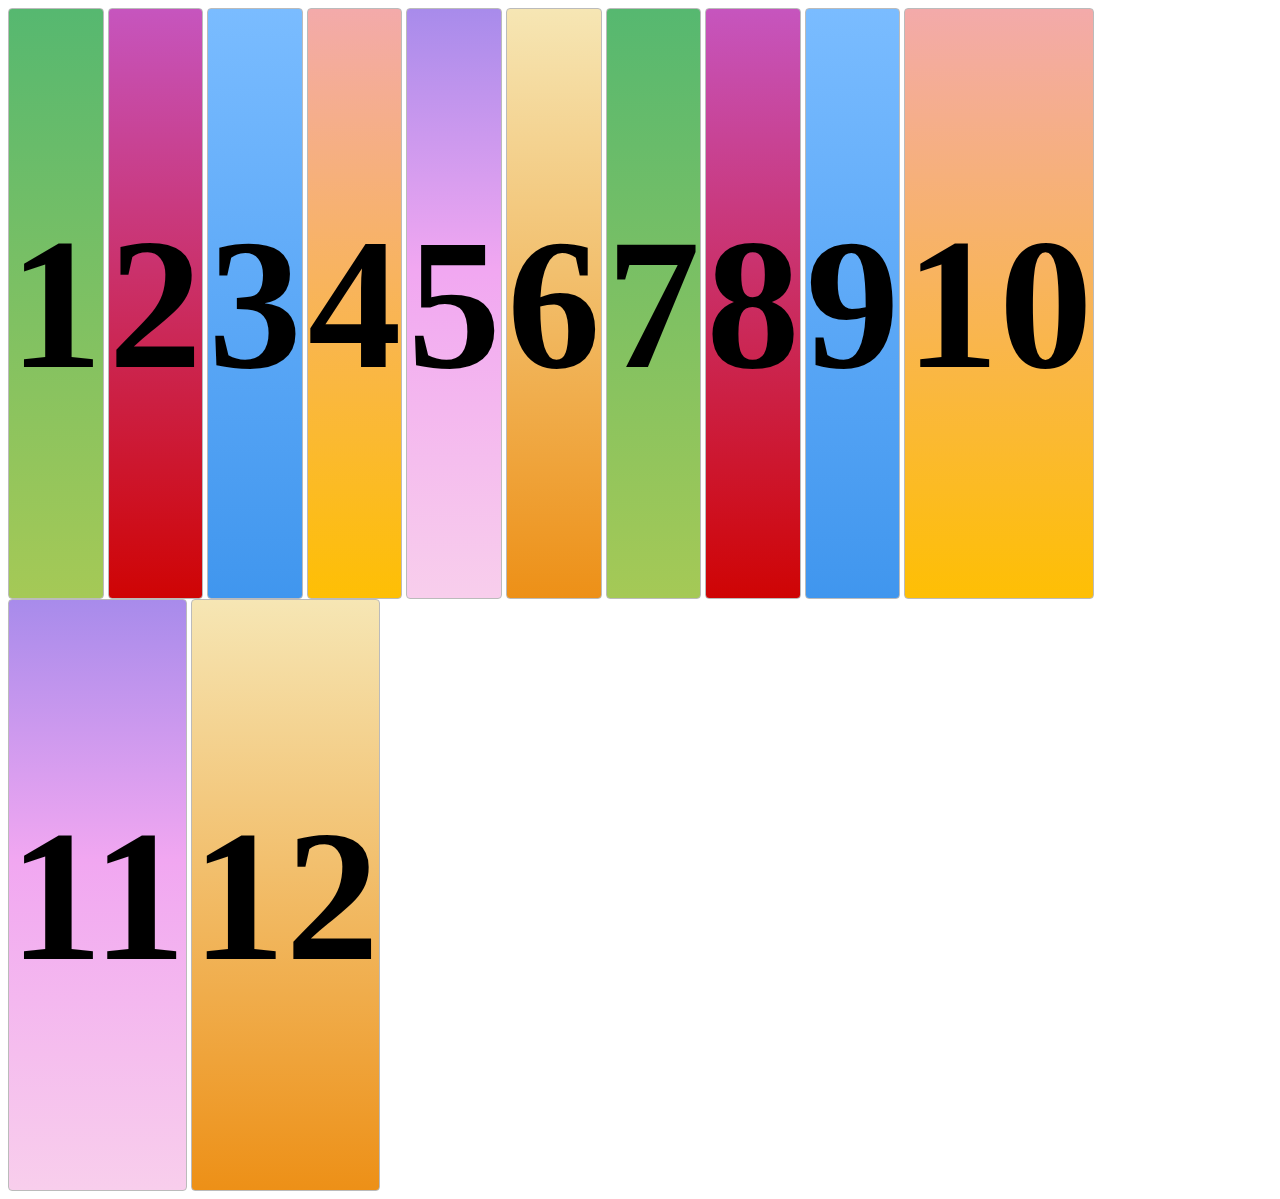
==== grid_1/index.html @ 1bacdb1e "starter files" ====
<!DOCTYPE html>
<html>
<head>
  <title>Grid Master</title>
  <link rel="stylesheet" type="text/css" href="./style.css">
</head>
<body>
  <div class="zone green"><h3>1</h3></div>
  <div class="zone red"><h3>2</h3></div>
  <div class="zone blue"><h3>3</h3></div>
  <div class="zone yellow"><h3>4</h3></div>
  <div class="zone purple"><h3>5</h3></div>
  <div class="zone brown"><h3>6</h3></div>
  <div class="zone green"><h3>7</h3></div>
  <div class="zone red"><h3>8</h3></div>
  <div class="zone blue"><h3>9</h3></div>
  <div class="zone yellow"><h3>10</h3></div>
  <div class="zone purple"><h3>11</h3></div>
  <div class="zone brown"><h3>12</h3></div>
</body>
</html>
---- grid_1/style.css ----
.zone {
    cursor:pointer;
    display:inline-block;
    text-align: center;
    font-size:10em;
    border-radius:4px;
    border:1px solid #bbb;
    transition: all 0.3s linear;
}

.zone:hover {
    -webkit-box-shadow:rgba(0,0,0,0.8) 0px 5px 15px, inset rgba(0,0,0,0.15) 0px -10px 20px;
    -moz-box-shadow:rgba(0,0,0,0.8) 0px 5px 15px, inset rgba(0,0,0,0.15) 0px -10px 20px;
    -o-box-shadow:rgba(0,0,0,0.8) 0px 5px 15px, inset rgba(0,0,0,0.15) 0px -10px 20px;
    box-shadow:rgba(0,0,0,0.8) 0px 5px 15px, inset rgba(0,0,0,0.15) 0px -10px 20px;
}


/*https://paulund.co.uk/how-to-create-shiny-css-buttons*/
/***********************************************************************
 *  Green Background
 **********************************************************************/
.green{
    background: #56B870; /* Old browsers */
    background: -moz-linear-gradient(top, #56B870 0%, #a5c956 100%); /* FF3.6+ */
    background: -webkit-gradient(linear, left top, left bottom, color-stop(0%,#56B870), color-stop(100%,#a5c956)); /* Chrome,Safari4+ */
    background: -webkit-linear-gradient(top, #56B870 0%,#a5c956 100%); /* Chrome10+,Safari5.1+ */
    background: -o-linear-gradient(top, #56B870 0%,#a5c956 100%); /* Opera 11.10+ */
    background: -ms-linear-gradient(top, #56B870 0%,#a5c956 100%); /* IE10+ */
    background: linear-gradient(top, #56B870 0%,#a5c956 100%); /* W3C */
}

/***********************************************************************
 *  Red Background
 **********************************************************************/
.red{
    background: #C655BE; /* Old browsers */
    background: -moz-linear-gradient(top, #C655BE 0%, #cf0404 100%); /* FF3.6+ */
    background: -webkit-gradient(linear, left top, left bottom, color-stop(0%,#C655BE), color-stop(100%,#cf0404)); /* Chrome,Safari4+ */
    background: -webkit-linear-gradient(top, #C655BE 0%,#cf0404 100%); /* Chrome10+,Safari5.1+ */
    background: -o-linear-gradient(top, #C655BE 0%,#cf0404 100%); /* Opera 11.10+ */
    background: -ms-linear-gradient(top, #C655BE 0%,#cf0404 100%); /* IE10+ */
    background: linear-gradient(top, #C655BE 0%,#cf0404 100%); /* W3C */
}

/***********************************************************************
 *  Yellow Background
 **********************************************************************/
.yellow{
    background: #F3AAAA; /* Old browsers */
    background: -moz-linear-gradient(top, #F3AAAA 0%, #febf04 100%); /* FF3.6+ */
    background: -webkit-gradient(linear, left top, left bottom, color-stop(0%,#F3AAAA), color-stop(100%,#febf04)); /* Chrome,Safari4+ */
    background: -webkit-linear-gradient(top, #F3AAAA 0%,#febf04 100%); /* Chrome10+,Safari5.1+ */
    background: -o-linear-gradient(top, #F3AAAA 0%,#febf04 100%); /* Opera 11.10+ */
    background: -ms-linear-gradient(top, #F3AAAA 0%,#febf04 100%); /* IE10+ */
    background: linear-gradient(top, #F3AAAA 0%,#febf04 100%); /* W3C */
}

/***********************************************************************
 *  Blue Background
 **********************************************************************/
.blue{
    background: #7abcff; /* Old browsers */
    background: -moz-linear-gradient(top, #7abcff 0%, #60abf8 44%, #4096ee 100%); /* FF3.6+ */
    background: -webkit-gradient(linear, left top, left bottom, color-stop(0%,#7abcff), color-stop(44%,#60abf8), color-stop(100%,#4096ee)); /* Chrome,Safari4+ */
    background: -webkit-linear-gradient(top, #7abcff 0%,#60abf8 44%,#4096ee 100%); /* Chrome10+,Safari5.1+ */
    background: -o-linear-gradient(top, #7abcff 0%,#60abf8 44%,#4096ee 100%); /* Opera 11.10+ */
    background: -ms-linear-gradient(top, #7abcff 0%,#60abf8 44%,#4096ee 100%); /* IE10+ */
    background: linear-gradient(top, #7abcff 0%,#60abf8 44%,#4096ee 100%); /* W3C */
}

/***********************************************************************
 *  Purple Background
 **********************************************************************/
.purple {
    background: #A88BEB; /* Old browsers */
    background: -moz-linear-gradient(top, #A88BEB 0%, #F1A7F1 44%, #F8CEEC 100%); /* FF3.6+ */
    background: -webkit-gradient(linear, left top, left bottom, color-stop(0%,#A88BEB), color-stop(44%,#F1A7F1), color-stop(100%,#F8CEEC)); /* Chrome,Safari4+ */
    background: -webkit-linear-gradient(top, #A88BEB 0%,#F1A7F1 44%,#F8CEEC 100%); /* Chrome10+,Safari5.1+ */
    background: -o-linear-gradient(top, #A88BEB 0%,#F1A7F1 44%,#F8CEEC 100%); /* Opera 11.10+ */
    background: -ms-linear-gradient(top, #A88BEB 0%,#F1A7F1 44%,#F8CEEC 100%); /* IE10+ */
    background: linear-gradient(top, #A88BEB 0%,#F1A7F1 44%,#F8CEEC 100%); /* W3C */
}

/***********************************************************************
 *  Brown Background
 **********************************************************************/
.brown {
    background: #f6e6b4; /* Old browsers */
    background: -moz-linear-gradient(top, #f6e6b4 0%, #ed9017 100%); /* FF3.6+ */
    background: -webkit-gradient(linear, left top, left bottom, color-stop(0%,#f6e6b4), color-stop(100%,#ed9017)); /* Chrome,Safari4+ */
    background: -webkit-linear-gradient(top, #f6e6b4 0%,#ed9017 100%); /* Chrome10+,Safari5.1+ */
    background: -o-linear-gradient(top, #f6e6b4 0%,#ed9017 100%); /* Opera 11.10+ */
    background: -ms-linear-gradient(top, #f6e6b4 0%,#ed9017 100%); /* IE10+ */
    background: linear-gradient(top, #f6e6b4 0%,#ed9017 100%); /* W3C */
    filter: progid:DXImageTransform.Microsoft.gradient( startColorstr='#f6e6b4', endColorstr='#ed9017',GradientType=0 ); /* IE6-9 */
}
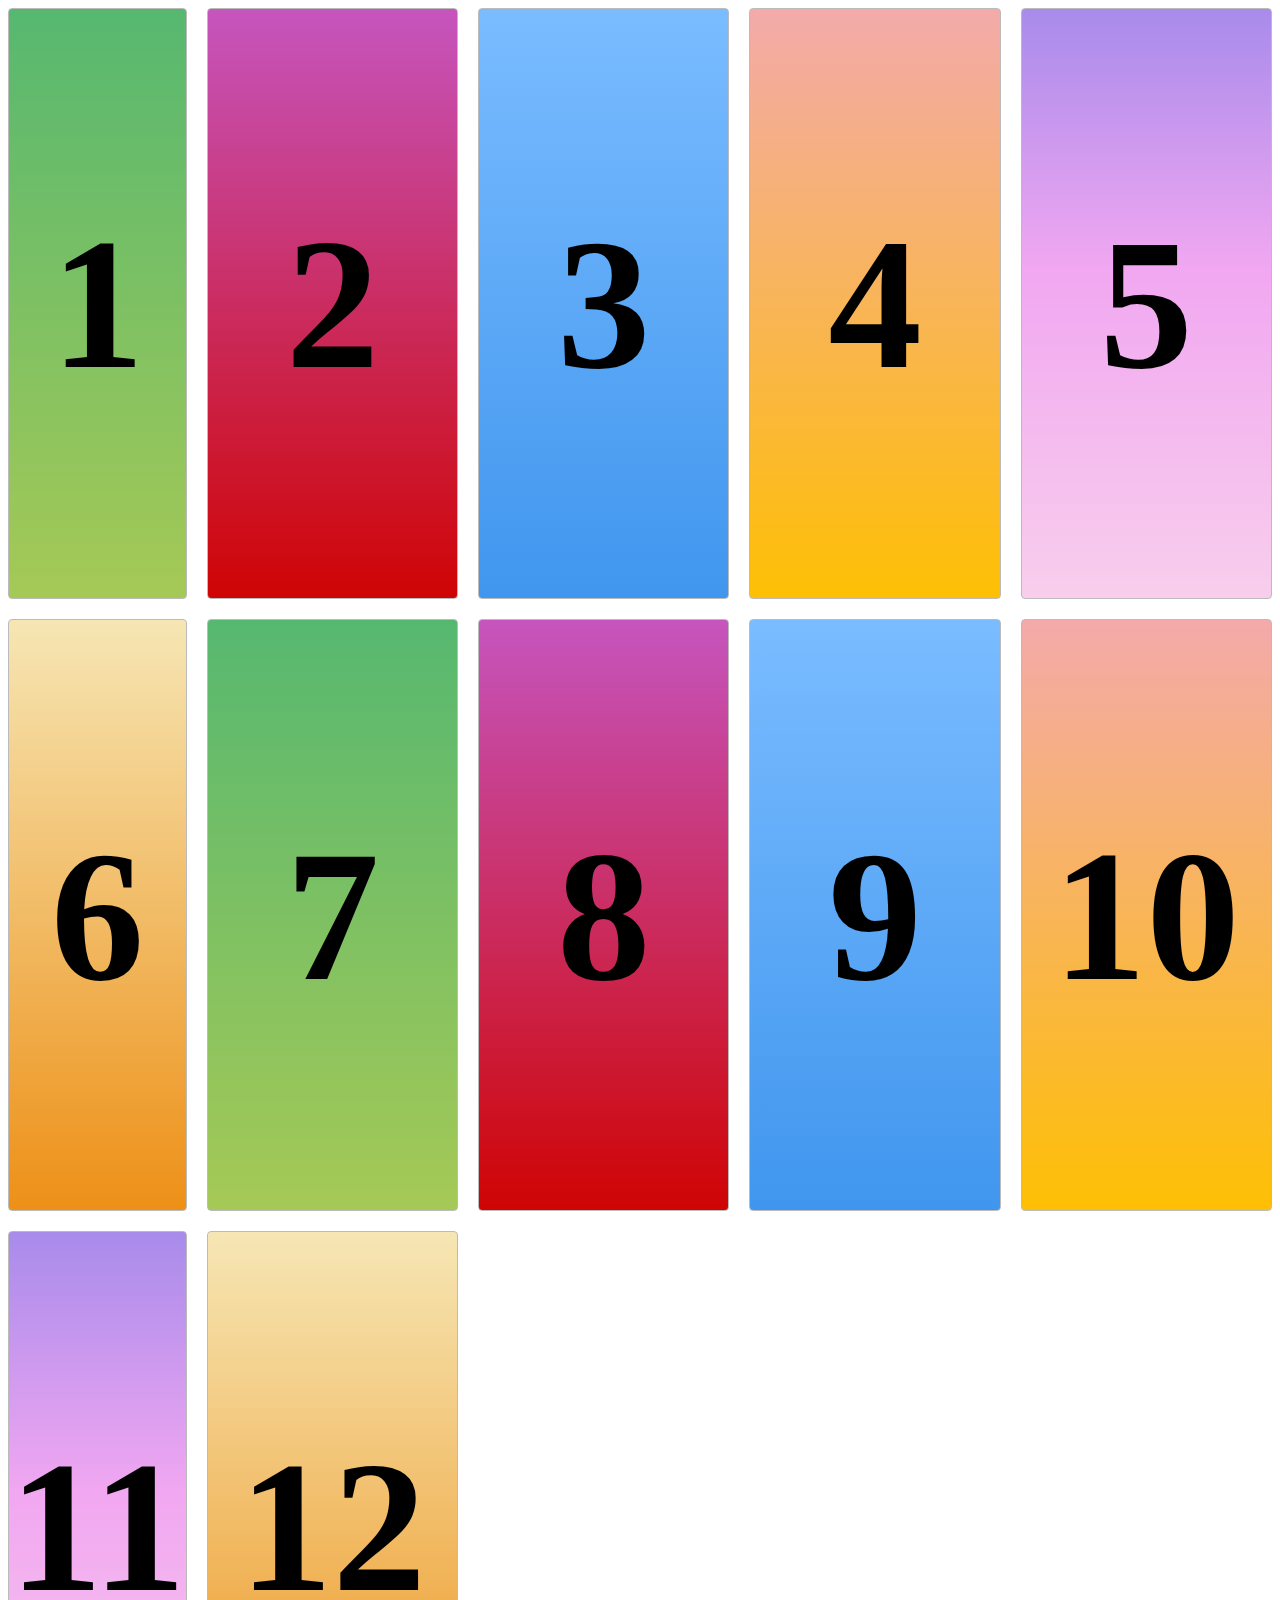
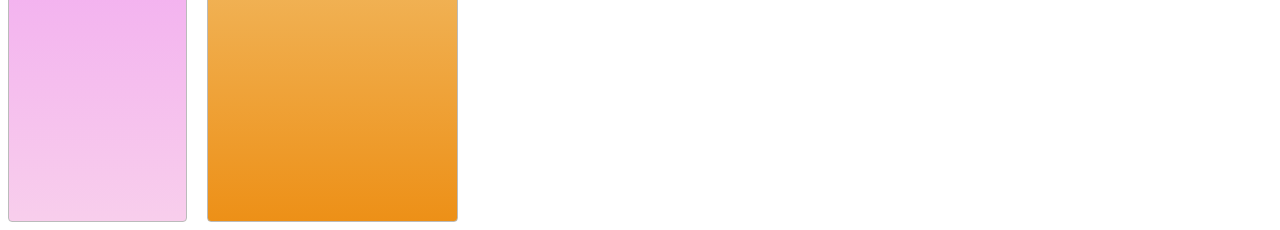
==== commit 533f4edb: "finised auto in grid" ====
--- a/grid_1/index.html
+++ b/grid_1/index.html
@@ -5,17 +5,19 @@
   <link rel="stylesheet" type="text/css" href="./style.css">
 </head>
 <body>
-  <div class="zone green"><h3>1</h3></div>
-  <div class="zone red"><h3>2</h3></div>
-  <div class="zone blue"><h3>3</h3></div>
-  <div class="zone yellow"><h3>4</h3></div>
-  <div class="zone purple"><h3>5</h3></div>
-  <div class="zone brown"><h3>6</h3></div>
-  <div class="zone green"><h3>7</h3></div>
-  <div class="zone red"><h3>8</h3></div>
-  <div class="zone blue"><h3>9</h3></div>
-  <div class="zone yellow"><h3>10</h3></div>
-  <div class="zone purple"><h3>11</h3></div>
-  <div class="zone brown"><h3>12</h3></div>
+  <div class="container">
+	  <div class="zone green"><h3>1</h3></div>
+	  <div class="zone red"><h3>2</h3></div>
+	  <div class="zone blue"><h3>3</h3></div>
+	  <div class="zone yellow"><h3>4</h3></div>
+	  <div class="zone purple"><h3>5</h3></div>
+	  <div class="zone brown"><h3>6</h3></div>
+	  <div class="zone green"><h3>7</h3></div>
+	  <div class="zone red"><h3>8</h3></div>
+	  <div class="zone blue"><h3>9</h3></div>
+	  <div class="zone yellow"><h3>10</h3></div>
+	  <div class="zone purple"><h3>11</h3></div>
+	  <div class="zone brown"><h3>12</h3></div>
+  </div> <!-- end of .container -->
 </body>
 </html>--- a/grid_1/style.css
+++ b/grid_1/style.css
@@ -1,6 +1,16 @@
+.container {
+	display: grid;
+	grid-gap: 20px;	
+	/*grid-template-columns: 1fr 1fr 1fr;*/
+	/*grid-template-columns: repeat(3, 1fr);*/ /* remember if not defined will repeat every other column ect */
+	grid-template-columns: auto 1fr 1fr 1fr 1fr; /* auto is the max size of content! important! This can make things bigger than bigger/smaller than expected! */
+	grid-template-rows: 1fr;
+}
+
+
 .zone {
     cursor:pointer;
-    display:inline-block;
+    /*display:inline-block;*/
     text-align: center;
     font-size:10em;
     border-radius:4px;
